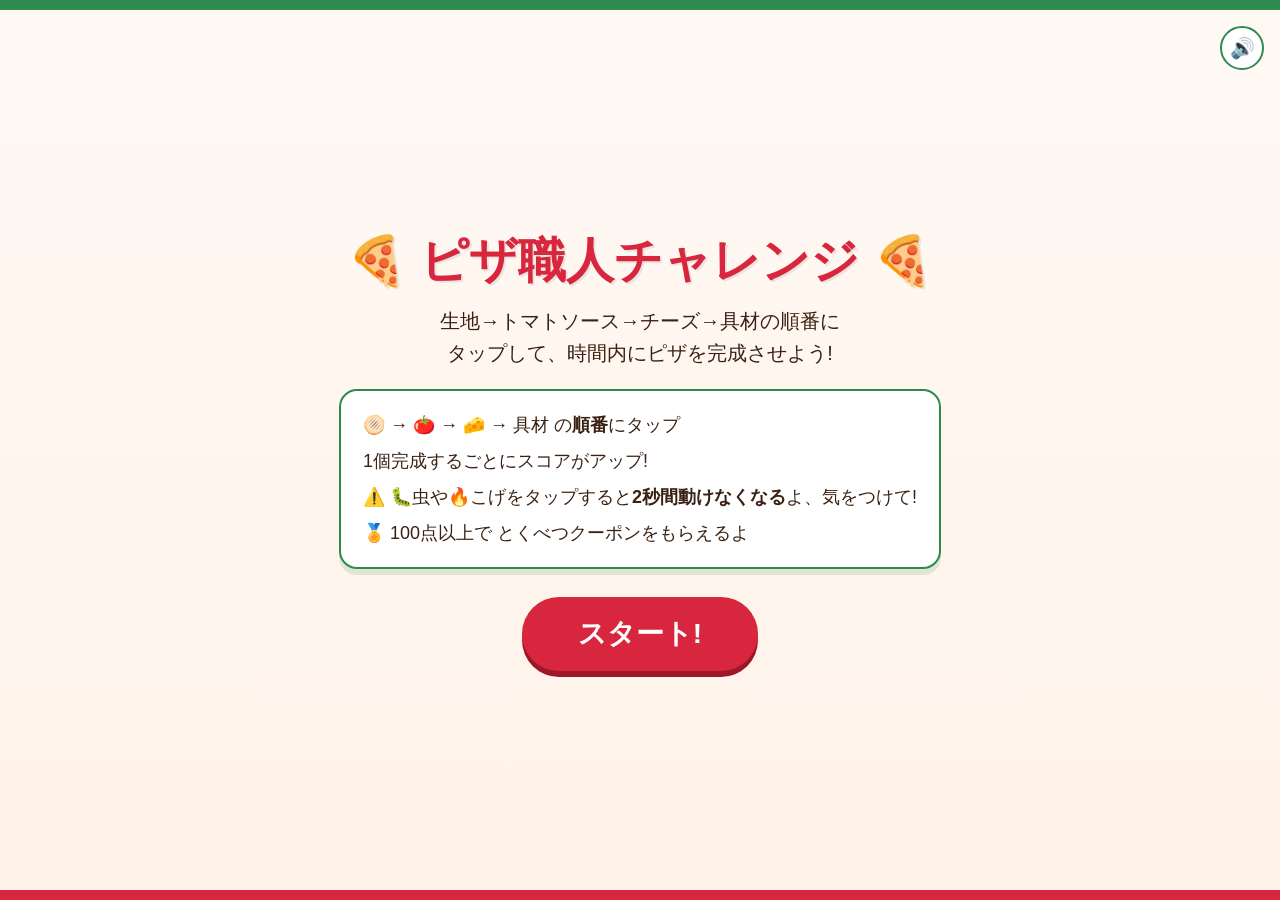
==== index.html @ ef6bdcb7 "Add files via upload" ====
<!DOCTYPE html>
<html lang="ja">
<head>
<meta charset="UTF-8" />
<meta name="viewport" content="width=device-width, initial-scale=1.0, maximum-scale=1.0, user-scalable=no" />
<title>ピザ職人チャレンジ | キッズゲーム</title>
<link rel="stylesheet" href="css/style.css" />
</head>
<body>
<div id="app">

  <!-- スタート画面 -->
  <section id="screen-start" class="screen active">
    <button id="btn-sound-toggle" class="sound-toggle" aria-label="サウンド切替">🔊</button>
    <h1 class="title">🍕 ピザ職人チャレンジ 🍕</h1>
    <p class="lead">生地→トマトソース→チーズ→具材の順番に<br>タップして、時間内にピザを完成させよう!</p>
    <ul class="rules">
      <li>🫓 → 🍅 → 🧀 → 具材 の<b>順番</b>にタップ</li>
      <li>1個完成するごとにスコアがアップ!</li>
      <li>⚠️ 🐛虫や🔥こげをタップすると<b>2秒間動けなくなる</b>よ、気をつけて!</li>
      <li>🏅 100点以上で とくべつクーポンをもらえるよ</li>
    </ul>
    <button id="btn-start" class="btn btn-primary btn-large">スタート!</button>
  </section>

  <!-- カウントダウン画面 -->
  <section id="screen-countdown" class="screen">
    <div id="countdown-number">3</div>
  </section>

  <!-- ゲーム画面 -->
  <section id="screen-game" class="screen">
    <div class="hud">
      <div class="hud-item">⏱️ <span id="timer">30</span>秒</div>
      <div class="hud-item">🏆 <span id="score">0</span>点</div>
    </div>

    <div class="progress-row">
      <div class="progress-steps" id="progress-steps"></div>
      <div id="next-guide" class="next-guide">生地をタップ!</div>
    </div>

    <div id="play-area">
      <div id="pizza-base">
        <div id="pizza-toppings"></div>
      </div>
      <div id="miss-lock-overlay" class="miss-lock-overlay" hidden>
        <div class="miss-lock-text">⚠️ <span id="miss-lock-countdown">2</span>秒待ってね!</div>
      </div>
    </div>
  </section>

  <!-- ガチャ演出画面(ハンドルをタップして回す) -->
  <section id="screen-gacha" class="screen">
    <h2 class="gacha-title">ガチャチャレンジ!</h2>
    <div class="gacha-machine" id="gacha-machine">
      <div class="gacha-dome"></div>
      <div class="gacha-capsule" id="gacha-capsule">🎁</div>
      <div class="gacha-crank" id="gacha-crank">
        <div class="gacha-crank-arm"></div>
        <div class="gacha-crank-knob"></div>
      </div>
    </div>
    <p class="gacha-message" id="gacha-message">ハンドルを指でぐるぐる回してね!</p>
  </section>

  <!-- 当選演出画面(等級ごとに演出が変わる) -->
  <section id="screen-prize" class="screen">
    <div class="prize-confetti" id="prize-confetti"></div>
    <div class="prize-tier-badge" id="prize-tier-badge"></div>
    <div class="prize-name" id="prize-name"></div>
  </section>

  <!-- 結果画面 -->
  <section id="screen-result" class="screen">
    <h2 id="result-title"></h2>
    <div id="result-stars" class="result-stars"></div>
    <div id="result-score" class="result-score"></div>

    <!-- 100点未満: 再チャレンジメッセージ -->
    <p id="result-message" class="result-message" hidden></p>

    <!-- 100点以上: 個人情報入力フォーム -->
    <form id="coupon-form" class="coupon-form" hidden>
      <p class="coupon-form-lead">🎉 クーポンをもらうには保護者の方の情報を入力してください</p>
      <label>保護者氏名
        <input type="text" id="input-name" name="name" placeholder="山田 花子" required maxlength="40" autocomplete="name" />
      </label>
      <p id="coupon-form-error" class="error-text" hidden></p>
      <button type="submit" id="btn-submit-coupon" class="btn btn-primary btn-large">ガチャをまわす!</button>
    </form>

    <!-- 100点以上だが、この端末では受け取り済みの場合 -->
    <p id="already-claimed-message" class="result-message" hidden></p>

    <!-- クーポン発行後の表示 -->
    <div id="coupon-card" class="coupon-card" hidden>
      <div class="coupon-tier" id="coupon-tier"></div>
      <div class="coupon-label">🎫 CLUB COUPON</div>
      <div class="coupon-reward" id="coupon-reward"></div>
      <div class="coupon-code" id="coupon-code"></div>
      <div class="coupon-issued-at" id="coupon-issued-at"></div>
      <div class="coupon-expiry" id="coupon-expiry"></div>
      <div class="coupon-store" id="coupon-store" hidden></div>
      <div class="coupon-terms">
        <p>※ 本券は発行店舗でのみご利用いただけます。</p>
        <p>※ 他の割引券・クーポンとの併用はできません。</p>
      </div>
    </div>
    <p id="present-note" class="present-note" hidden>📱 会計時にこの画面をスタッフへご提示ください</p>
    <p id="screenshot-note" class="screenshot-note" hidden>⚠️ この画面から戻るとクーポンが消えます。必ずスクリーンショットを保存してください</p>

    <div id="result-buttons" class="result-buttons" hidden>
      <button id="btn-retry" class="btn btn-primary btn-large">もう一度チャレンジする</button>
      <button id="btn-finish" class="btn btn-secondary btn-large">終了する</button>
    </div>
  </section>

</div>

<script src="js/config.js"></script>
<script src="js/api.js"></script>
<script src="js/sound.js"></script>
<script src="js/game.js"></script>
</body>
</html>
---- css/style.css ----
* {
  box-sizing: border-box;
}

html, body {
  margin: 0;
  padding: 0;
  height: 100%;
  overflow: hidden;
  touch-action: manipulation;
  -webkit-user-select: none;
  user-select: none;
  -webkit-tap-highlight-color: transparent;
  font-family: 'Hiragino Maru Gothic ProN', 'Rounded Mplus 1c', 'Yu Gothic', 'Meiryo', sans-serif;
  background: linear-gradient(180deg, #fff9f4 0%, #fff2e8 100%);
  color: #3a2113;
}

#app {
  position: relative;
  width: 100vw;
  height: 100vh;
  height: 100dvh;
  border-top: 10px solid #2e8b4f;
  border-bottom: 10px solid #d7263d;
}

.screen {
  position: absolute;
  inset: 0;
  display: none;
  flex-direction: column;
  align-items: center;
  justify-content: center;
  padding: 24px;
  text-align: center;
}

.screen.active {
  display: flex;
}

/* ---------- スタート画面 ---------- */
.title {
  font-size: clamp(28px, 6vw, 48px);
  margin: 0 0 12px;
  color: #d7263d;
  text-shadow: 2px 2px 0 rgba(0,0,0,0.08);
}

.lead {
  font-size: clamp(15px, 3vw, 20px);
  margin: 0 0 20px;
  line-height: 1.6;
}

.rules {
  list-style: none;
  padding: 16px 22px;
  margin: 0 0 28px;
  background: #ffffff;
  border: 2px solid #2e8b4f;
  border-radius: 18px;
  box-shadow: 0 6px 0 rgba(46,139,79,0.15);
  font-size: clamp(14px, 2.6vw, 18px);
  text-align: left;
}

.rules li {
  padding: 6px 0;
}

.btn {
  border: none;
  border-radius: 999px;
  font-weight: 700;
  cursor: pointer;
  font-family: inherit;
  transition: transform 0.1s ease;
}

.btn:active {
  transform: scale(0.95);
}

.btn-primary {
  background: #d7263d;
  color: #fff;
  box-shadow: 0 6px 0 #9c1729;
}

.btn-secondary {
  background: #2e8b4f;
  color: #fff;
  box-shadow: 0 4px 0 #1f6236;
}

.btn-large {
  padding: 18px 56px;
  font-size: clamp(20px, 4vw, 28px);
}

.sound-toggle {
  position: absolute;
  top: 16px;
  right: 16px;
  width: 44px;
  height: 44px;
  border-radius: 50%;
  border: 2px solid #2e8b4f;
  background: #fff;
  font-size: 20px;
  cursor: pointer;
}

/* ---------- カウントダウン ---------- */
#screen-countdown {
  background: radial-gradient(circle at 50% 40%, #d7263d 0%, #9c1729 100%);
}

#countdown-number {
  font-size: 30vw;
  font-weight: 900;
  color: #fff;
  text-shadow: 0 0 40px rgba(0,0,0,0.3);
  animation: pop 0.7s ease;
}

@keyframes pop {
  0% { transform: scale(0.3); opacity: 0; }
  60% { transform: scale(1.2); opacity: 1; }
  100% { transform: scale(1); }
}

/* ---------- ゲーム画面 ---------- */
#screen-game {
  padding: 0;
  justify-content: flex-start;
}

.hud {
  display: flex;
  justify-content: space-between;
  width: 100%;
  padding: 14px 20px 6px;
  font-size: clamp(18px, 3.5vw, 26px);
  font-weight: 700;
  color: #d7263d;
  flex-shrink: 0;
}

.progress-row {
  width: 100%;
  padding: 4px 20px 10px;
  flex-shrink: 0;
  text-align: center;
}

.progress-steps {
  display: flex;
  justify-content: center;
  gap: 10px;
  margin-bottom: 6px;
}

.progress-dot {
  width: 38px;
  height: 38px;
  border-radius: 50%;
  background: #eee;
  border: 2px solid #ccc;
  display: flex;
  align-items: center;
  justify-content: center;
  font-size: 20px;
  opacity: 0.5;
  transition: transform 0.2s ease, opacity 0.2s ease, border-color 0.2s ease;
}

.progress-dot.done {
  background: #e6f9ee;
  border-color: #2e8b4f;
  opacity: 1;
}

.progress-dot.active {
  background: #fff;
  border-color: #d7263d;
  opacity: 1;
  transform: scale(1.2);
}

.next-guide {
  font-size: clamp(14px, 3vw, 18px);
  font-weight: 700;
  color: #2e8b4f;
}

#play-area {
  position: relative;
  flex: 1;
  width: 100%;
  overflow: hidden;
}

.ingredient {
  position: absolute;
  width: 68px;
  height: 68px;
  display: flex;
  align-items: center;
  justify-content: center;
  font-size: 42px;
  background: rgba(255,255,255,0.95);
  border: 2px solid #f0d9b5;
  border-radius: 50%;
  box-shadow: 0 4px 0 rgba(0,0,0,0.12);
  touch-action: none;
  animation: appear 0.15s ease;
  transition: left 0.9s ease-in-out, top 0.9s ease-in-out;
}

.ingredient.bad {
  background: rgba(90, 80, 70, 0.9);
  border-color: #4a3f36;
}

.miss-lock-overlay {
  position: absolute;
  inset: 0;
  background: rgba(20, 15, 10, 0.55);
  display: flex;
  align-items: center;
  justify-content: center;
  z-index: 20;
}

/* display指定があると[hidden]属性のデフォルト(display:none)が打ち消されてしまうため、明示的に上書きする */
.miss-lock-overlay[hidden] {
  display: none;
}

.miss-lock-text {
  background: #fff3cd;
  border: 2px solid #eac877;
  color: #6b4d0f;
  font-size: clamp(16px, 4vw, 22px);
  font-weight: 700;
  padding: 14px 24px;
  border-radius: 16px;
}

.ingredient.fade-out {
  opacity: 0;
  transform: scale(0.5);
  transition: opacity 0.2s ease, transform 0.2s ease;
}

.ingredient.shake {
  animation: shake 0.3s ease;
}

@keyframes appear {
  from { transform: scale(0.3); opacity: 0; }
  to { transform: scale(1); opacity: 1; }
}

@keyframes shake {
  0%, 100% { transform: translateX(0); }
  25% { transform: translateX(-6px); }
  75% { transform: translateX(6px); }
}

#pizza-base {
  position: absolute;
  left: 50%;
  bottom: 4%;
  transform: translateX(-50%);
  width: min(58vw, 240px);
  height: min(58vw, 240px);
  border-radius: 50%;
  background: radial-gradient(circle at 50% 45%, #ffcf6b 0%, #f4a637 55%, #d9821c 100%);
  border: 8px solid #e8b04b;
  box-shadow: 0 8px 0 rgba(0,0,0,0.15);
  transition: transform 0.2s ease;
}

#pizza-toppings {
  position: absolute;
  inset: 0;
}

#pizza-toppings.pizza-complete {
  animation: pizzaPop 0.4s ease;
}

@keyframes pizzaPop {
  0% { transform: scale(1); }
  50% { transform: scale(1.15) rotate(8deg); }
  100% { transform: scale(1); }
}

.topping {
  position: absolute;
  font-size: 26px;
}

/* ---------- 結果画面 ---------- */
#result-title {
  font-size: clamp(26px, 5vw, 38px);
  margin: 0 0 4px;
  color: #d7263d;
}

.result-stars {
  font-size: clamp(20px, 4vw, 30px);
  color: #f5a623;
  margin-bottom: 8px;
}

.result-score {
  font-size: clamp(18px, 3.5vw, 24px);
  font-weight: 700;
  margin-bottom: 18px;
}

.result-message {
  font-size: clamp(14px, 2.8vw, 18px);
  margin: 0 0 20px;
  max-width: 90vw;
}

/* ---------- クーポン取得フォーム ---------- */
.coupon-form {
  display: flex;
  flex-direction: column;
  gap: 12px;
  background: #fff;
  border: 2px solid #2e8b4f;
  border-radius: 18px;
  padding: 20px 24px;
  width: min(92vw, 360px);
  margin-bottom: 16px;
}

/* display指定があると[hidden]属性のデフォルト(display:none)が打ち消されてしまうため、明示的に上書きする */
.coupon-form[hidden] {
  display: none;
}

.coupon-form-lead {
  margin: 0 0 6px;
  font-size: clamp(14px, 2.8vw, 17px);
  font-weight: 700;
}

.coupon-form label {
  display: flex;
  flex-direction: column;
  gap: 6px;
  font-size: 13px;
  text-align: left;
  color: #555;
}

.coupon-form input[type='text'] {
  padding: 12px;
  font-size: 16px;
  border: 1px solid #ccc;
  border-radius: 8px;
  font-family: inherit;
}

.error-text {
  color: #d7263d;
  font-size: 13px;
  margin: 0;
}

.coupon-card {
  position: relative;
  background: #fffdf5;
  color: #3a2113;
  border: 4px dashed #2e8b4f;
  border-radius: 20px;
  padding: 20px 24px;
  width: min(90vw, 380px);
  max-width: 100%;
  margin-bottom: 18px;
  box-shadow: 0 8px 0 rgba(0,0,0,0.1);
  overflow-wrap: anywhere;
}

.coupon-label {
  font-size: 13px;
  letter-spacing: 2px;
  font-weight: 700;
  color: #2e8b4f;
  margin-bottom: 6px;
}

.coupon-reward {
  font-size: clamp(20px, 4vw, 26px);
  font-weight: 900;
  margin-bottom: 10px;
}

.coupon-code {
  font-size: clamp(20px, 5.5vw, 34px);
  font-weight: 900;
  letter-spacing: clamp(0px, 1vw, 3px);
  color: #d7263d;
  margin-bottom: 8px;
  overflow-wrap: anywhere;
}

.coupon-issued-at {
  font-size: 12px;
  color: #9a8a70;
  margin-bottom: 4px;
}

.coupon-expiry {
  font-size: 14px;
  color: #7a5a3a;
}

.coupon-store {
  font-size: 13px;
  color: #7a5a3a;
  margin-top: 4px;
}

.coupon-tier {
  display: inline-block;
  background: #d7263d;
  color: #fff;
  font-weight: 900;
  font-size: clamp(14px, 3vw, 18px);
  padding: 4px 16px;
  border-radius: 999px;
  margin-bottom: 8px;
}

.coupon-terms {
  margin-top: 12px;
  padding-top: 10px;
  border-top: 1px solid #e5ddc8;
}

.coupon-terms p {
  font-size: 11px;
  color: #9a8a70;
  margin: 2px 0;
}

.present-note {
  background: #e6f2ff;
  border: 1px solid #a9cbf0;
  color: #1a4d80;
  border-radius: 12px;
  padding: 10px 18px;
  font-size: clamp(13px, 2.6vw, 15px);
  font-weight: 700;
  margin: 0 0 10px;
  max-width: min(92vw, 380px);
}

.screenshot-note {
  background: #fff3cd;
  border: 1px solid #eac877;
  color: #6b4d0f;
  border-radius: 12px;
  padding: 10px 18px;
  font-size: clamp(13px, 2.6vw, 15px);
  font-weight: 700;
  margin: 0 0 16px;
  max-width: min(92vw, 380px);
}

.result-buttons {
  display: flex;
  gap: 12px;
  flex-wrap: wrap;
  justify-content: center;
  margin-top: 6px;
}

/* display指定があると[hidden]属性のデフォルト(display:none)が打ち消されてしまうため、明示的に上書きする */
.result-buttons[hidden] {
  display: none;
}

.result-buttons .btn-large {
  padding: 16px 32px;
  font-size: clamp(16px, 3.4vw, 22px);
}

/* ---------- ガチャ演出 ---------- */
#screen-gacha {
  background: radial-gradient(circle at 50% 35%, #ff8a3d 0%, #d7263d 70%, #9c1729 100%);
  color: #fff;
}

.gacha-title {
  font-size: clamp(22px, 5vw, 32px);
  margin: 0 0 24px;
  text-shadow: 2px 2px 0 rgba(0,0,0,0.2);
}

.gacha-machine {
  position: relative;
  width: min(60vw, 220px);
  height: min(60vw, 220px);
  margin-bottom: 20px;
  cursor: pointer;
  touch-action: manipulation;
  user-select: none;
}

.gacha-dome {
  position: absolute;
  inset: 0;
  border-radius: 50%;
  background: radial-gradient(circle at 35% 30%, rgba(255,255,255,0.55), rgba(255,255,255,0.08) 60%);
  border: 6px solid #ffd93d;
  box-shadow: 0 10px 0 rgba(0,0,0,0.2), inset 0 0 30px rgba(255,255,255,0.3);
}

.gacha-capsule {
  position: absolute;
  top: 50%;
  left: 50%;
  font-size: clamp(48px, 14vw, 84px);
  transform: translate(-50%, -50%);
}

/* 1タップごとに再生される「ガチャッ」という弾む動き */
.gacha-capsule.tap-bump {
  animation: gachaBump 0.25s ease-out;
}

/* 回し終わったときにカプセルが飛び出す動き */
.gacha-capsule.pop-out {
  animation: gachaPop 0.6s ease-in forwards;
}

/* クランク: 機械の縁を軸に、腕の先のノブが指の動きに合わせて円を描く */
.gacha-crank {
  position: absolute;
  top: 50%;
  right: -8px;
  width: 74px;
  height: 8px;
  transform-origin: 0% 50%;
  transform: translateY(-50%) rotate(0deg);
}

.gacha-crank-arm {
  position: absolute;
  left: 0;
  top: 50%;
  width: 100%;
  height: 6px;
  background: #c99b00;
  border-radius: 3px;
  transform: translateY(-50%);
}

.gacha-crank-knob {
  position: absolute;
  right: -6px;
  top: 50%;
  width: 32px;
  height: 32px;
  border-radius: 50%;
  background: #ffd93d;
  border: 3px solid #c99b00;
  transform: translateY(-50%);
}

/* タップ待ちであることを伝える、控えめな呼び込みの動き */
.gacha-crank.invite {
  animation: gachaInvite 1s ease-in-out infinite;
}

@keyframes gachaBump {
  0% { transform: translate(-50%, -50%) scale(1) rotate(0deg); }
  40% { transform: translate(-50%, -50%) scale(1.18) rotate(-12deg); }
  100% { transform: translate(-50%, -50%) scale(1) rotate(0deg); }
}

@keyframes gachaPop {
  0% { transform: translate(-50%, -50%) scale(1); opacity: 1; }
  55% { transform: translate(-50%, -140%) scale(1.35); opacity: 1; }
  100% { transform: translate(-50%, -200%) scale(0.6); opacity: 0; }
}

@keyframes gachaInvite {
  0%, 100% { transform: translateY(-50%) rotate(-12deg); }
  50% { transform: translateY(-50%) rotate(12deg); }
}

.gacha-message {
  font-size: clamp(15px, 3.2vw, 20px);
  font-weight: 700;
  text-shadow: 1px 1px 0 rgba(0,0,0,0.2);
}

/* ---------- 当選演出(等級ごとにテーマが変わる) ---------- */
#screen-prize {
  overflow: hidden;
  color: #fff;
}

#screen-prize.tier-grand {
  background: radial-gradient(circle at 50% 30%, #fff3b0 0%, #ffb703 35%, #d7263d 75%, #7a0d1c 100%);
}

#screen-prize.tier-1 {
  background: radial-gradient(circle at 50% 30%, #ffe1b0 0%, #ff8a3d 45%, #c1440e 100%);
}

#screen-prize.tier-2 {
  background: radial-gradient(circle at 50% 30%, #cdeaff 0%, #4fa3d1 50%, #1a5f8a 100%);
}

#screen-prize.tier-3 {
  background: radial-gradient(circle at 50% 30%, #e6ffe0 0%, #7bc47f 50%, #2e8b4f 100%);
}

.prize-confetti {
  position: absolute;
  inset: 0;
  overflow: hidden;
  pointer-events: none;
}

.confetti-piece {
  position: absolute;
  top: -8%;
  border-radius: 2px;
  opacity: 0.95;
  animation-name: confettiFall;
  animation-timing-function: linear;
  animation-fill-mode: forwards;
}

@keyframes confettiFall {
  0% { transform: translateY(0) rotate(0deg); opacity: 1; }
  100% { transform: translateY(125vh) rotate(720deg); opacity: 0.5; }
}

.prize-tier-badge {
  position: relative;
  z-index: 2;
  font-size: clamp(30px, 8vw, 56px);
  font-weight: 900;
  margin-bottom: 14px;
  text-shadow: 2px 2px 0 rgba(0,0,0,0.25);
  animation: prizeBadgePop 0.5s ease;
}

.prize-name {
  position: relative;
  z-index: 2;
  font-size: clamp(18px, 4vw, 26px);
  font-weight: 700;
  background: rgba(255,255,255,0.92);
  color: #3a2113;
  padding: 10px 22px;
  border-radius: 999px;
}

@keyframes prizeBadgePop {
  0% { transform: scale(0.4) rotate(-8deg); opacity: 0; }
  60% { transform: scale(1.15) rotate(4deg); opacity: 1; }
  100% { transform: scale(1) rotate(0deg); }
}
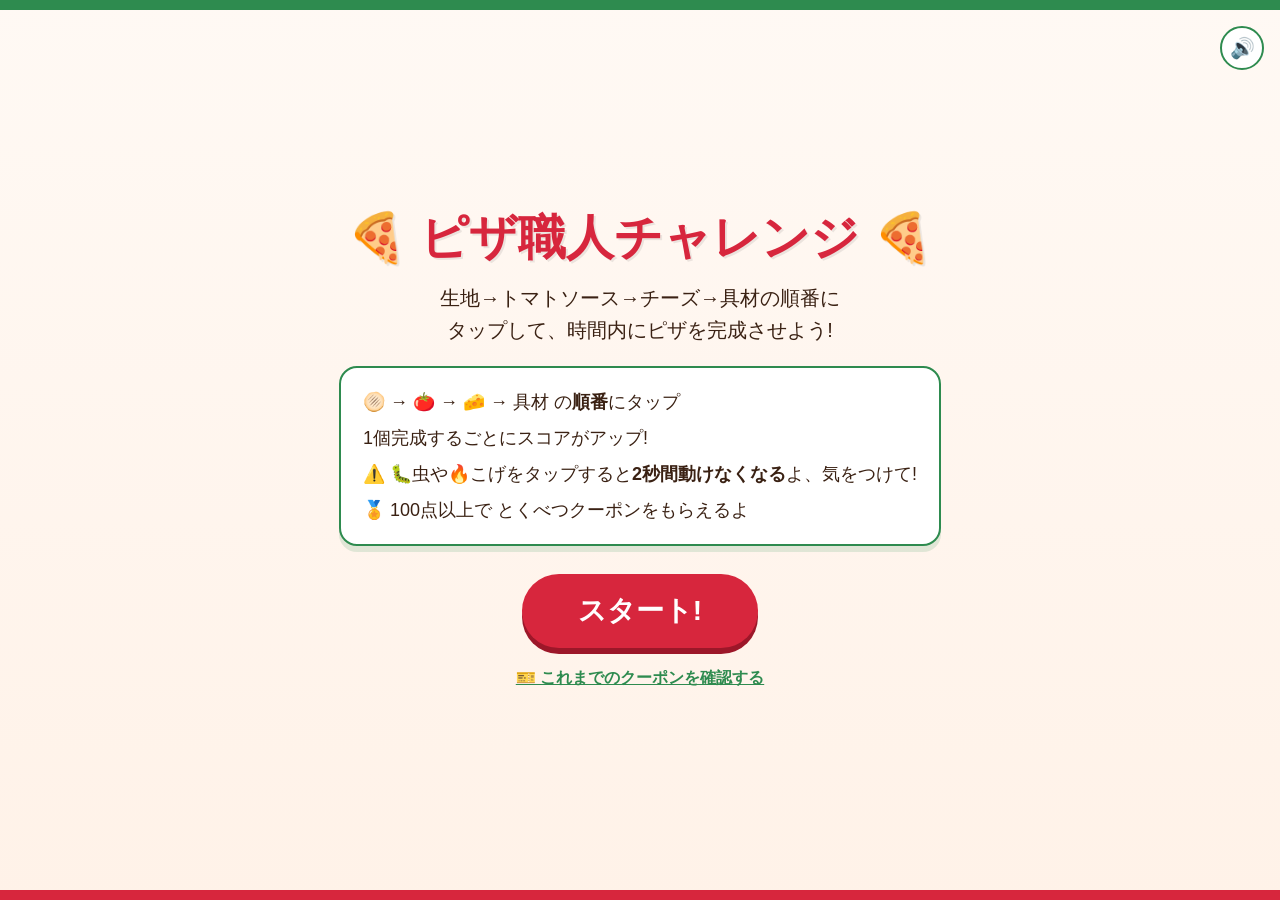
==== commit 6b68c62a: "Add files via upload" ====
--- a/index.html
+++ b/index.html
@@ -21,6 +21,7 @@
       <li>🏅 100点以上で とくべつクーポンをもらえるよ</li>
     </ul>
     <button id="btn-start" class="btn btn-primary btn-large">スタート!</button>
+    <button id="btn-check-coupons" class="btn-link">🎫 これまでのクーポンを確認する</button>
   </section>
 
   <!-- カウントダウン画面 -->
@@ -107,8 +108,8 @@
         <p>※ 他の割引券・クーポンとの併用はできません。</p>
       </div>
     </div>
-    <p id="present-note" class="present-note" hidden>📱 会計時にこの画面をスタッフへご提示ください</p>
-    <p id="screenshot-note" class="screenshot-note" hidden>⚠️ この画面から戻るとクーポンが消えます。必ずスクリーンショットを保存してください</p>
+    <p id="present-note" class="present-note" hidden>🎉 クーポンは次回のご来店時にご使用いただけます!</p>
+    <p id="screenshot-note" class="screenshot-note" hidden>📱 この端末に記録されるので、スクリーンショットは不要です。次回ご来店時、スタート画面の「これまでのクーポンを確認する」からこのクーポンを呼び出してスタッフへご提示ください</p>
 
     <div id="result-buttons" class="result-buttons" hidden>
       <button id="btn-retry" class="btn btn-primary btn-large">もう一度チャレンジする</button>
@@ -118,6 +119,47 @@
 
 </div>
 
+<!-- クーポン確認モーダル(スタート画面から開く) -->
+<div id="modal-coupons" class="modal" hidden>
+  <div class="modal-box">
+    <button id="modal-coupons-close" class="modal-close" aria-label="閉じる">✕</button>
+    <h2 class="modal-title">🎫 クーポン確認</h2>
+
+    <div id="coupons-loading" class="modal-state">読み込み中...</div>
+    <div id="coupons-empty" class="modal-state" hidden>この端末で確認できるクーポンはありません。</div>
+    <div id="coupons-error" class="modal-state error-text" hidden></div>
+
+    <div id="coupons-list" class="coupons-list" hidden></div>
+
+    <!-- クーポン詳細・使用済みにする確認 -->
+    <div id="coupons-detail" class="coupon-detail" hidden>
+      <button id="btn-coupon-detail-back" class="btn-link">← 一覧へ戻る</button>
+      <div class="coupon-card">
+        <div class="coupon-tier" id="detail-tier"></div>
+        <div class="coupon-label">🎫 CLUB COUPON</div>
+        <div class="coupon-reward" id="detail-reward"></div>
+        <div class="coupon-code" id="detail-code"></div>
+        <div class="coupon-issued-at" id="detail-issued-at"></div>
+        <div class="coupon-expiry" id="detail-expiry"></div>
+      </div>
+      <p class="present-note">📱 会計時にこの画面をスタッフへご提示ください</p>
+
+      <div id="detail-confirm" class="detail-confirm">
+        <button id="btn-mark-used" class="btn btn-primary btn-large">スタッフが使用済みにする</button>
+      </div>
+      <div id="detail-confirm-check" class="detail-confirm" hidden>
+        <p class="confirm-text">本当に使用済みにしますか?この操作は取り消せません。</p>
+        <div class="confirm-buttons">
+          <button id="btn-mark-used-yes" class="btn btn-primary">使用済みにする</button>
+          <button id="btn-mark-used-no" class="btn btn-secondary">キャンセル</button>
+        </div>
+      </div>
+      <p id="mark-used-error" class="error-text" hidden></p>
+      <p id="mark-used-success" class="result-message" hidden>✅ 使用済みにしました。ありがとうございました!</p>
+    </div>
+  </div>
+</div>
+
 <script src="js/config.js"></script>
 <script src="js/api.js"></script>
 <script src="js/sound.js"></script>
--- a/css/style.css
+++ b/css/style.css
@@ -100,6 +100,19 @@
   font-size: clamp(20px, 4vw, 28px);
 }
 
+.btn-link {
+  margin-top: 14px;
+  background: none;
+  border: none;
+  color: #2e8b4f;
+  font-size: clamp(13px, 2.6vw, 16px);
+  font-weight: 700;
+  text-decoration: underline;
+  cursor: pointer;
+  font-family: inherit;
+  padding: 6px;
+}
+
 .sound-toggle {
   position: absolute;
   top: 16px;
@@ -677,3 +690,150 @@
   60% { transform: scale(1.15) rotate(4deg); opacity: 1; }
   100% { transform: scale(1) rotate(0deg); }
 }
+
+/* ---------- クーポン確認モーダル ---------- */
+.modal {
+  position: fixed;
+  inset: 0;
+  background: rgba(20, 15, 10, 0.55);
+  display: flex;
+  align-items: center;
+  justify-content: center;
+  padding: 20px;
+  z-index: 50;
+  -webkit-user-select: text;
+  user-select: text;
+}
+
+/* display指定があると[hidden]属性のデフォルト(display:none)が打ち消されてしまうため、明示的に上書きする */
+.modal[hidden] {
+  display: none;
+}
+
+.modal-box {
+  position: relative;
+  background: #fffdf5;
+  border-radius: 22px;
+  padding: 30px 22px 22px;
+  width: min(92vw, 420px);
+  max-height: 88vh;
+  overflow-y: auto;
+  box-shadow: 0 10px 0 rgba(0,0,0,0.15);
+  text-align: center;
+}
+
+.modal-close {
+  position: absolute;
+  top: 12px;
+  right: 12px;
+  width: 36px;
+  height: 36px;
+  border-radius: 50%;
+  border: 2px solid #ccc;
+  background: #fff;
+  font-size: 16px;
+  cursor: pointer;
+}
+
+.modal-title {
+  margin: 0 0 16px;
+  color: #d7263d;
+  font-size: clamp(18px, 4vw, 24px);
+}
+
+.modal-state {
+  color: #7a5a3a;
+  font-size: 15px;
+  padding: 20px 0;
+}
+
+.modal-state[hidden] {
+  display: none;
+}
+
+.coupons-list {
+  display: flex;
+  flex-direction: column;
+  gap: 12px;
+}
+
+.coupons-list[hidden] {
+  display: none;
+}
+
+.coupon-list-item {
+  display: flex;
+  align-items: center;
+  gap: 12px;
+  width: 100%;
+  text-align: left;
+  background: #fff;
+  border: 2px solid #2e8b4f;
+  border-radius: 14px;
+  padding: 12px 16px;
+  cursor: pointer;
+  font-family: inherit;
+}
+
+.coupon-list-item .tier-badge {
+  flex-shrink: 0;
+  background: #d7263d;
+  color: #fff;
+  font-weight: 900;
+  font-size: 13px;
+  padding: 4px 10px;
+  border-radius: 999px;
+  white-space: nowrap;
+}
+
+.coupon-list-item .item-info {
+  flex: 1;
+  min-width: 0;
+}
+
+.coupon-list-item .item-prize {
+  font-weight: 700;
+  font-size: 15px;
+}
+
+.coupon-list-item .item-expiry {
+  font-size: 12px;
+  color: #7a5a3a;
+}
+
+.coupon-detail {
+  display: flex;
+  flex-direction: column;
+  align-items: center;
+}
+
+.coupon-detail[hidden] {
+  display: none;
+}
+
+.coupon-detail .coupon-card {
+  width: 100%;
+  margin-top: 8px;
+}
+
+.detail-confirm {
+  width: 100%;
+  margin-top: 4px;
+}
+
+.detail-confirm[hidden] {
+  display: none;
+}
+
+.confirm-text {
+  font-size: 14px;
+  font-weight: 700;
+  color: #d7263d;
+  margin: 4px 0 12px;
+}
+
+.confirm-buttons {
+  display: flex;
+  gap: 12px;
+  justify-content: center;
+}
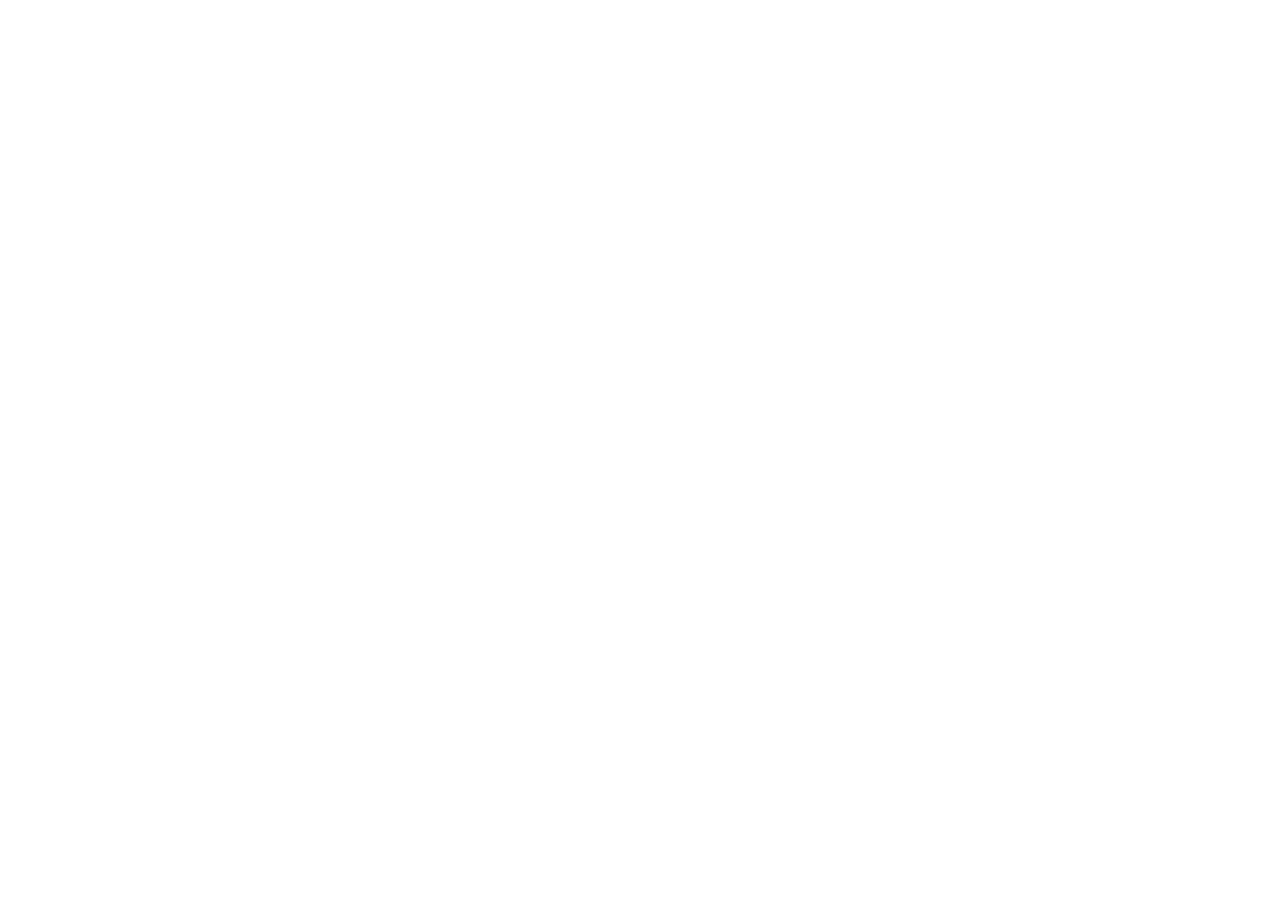
==== commit fb4af2c0: "Add files via upload" ====
--- a/index.html
+++ b/index.html
@@ -1,168 +1,37 @@
 <!DOCTYPE html>
 <html lang="ja">
 <head>
-<meta charset="UTF-8" />
-<meta name="viewport" content="width=device-width, initial-scale=1.0, maximum-scale=1.0, user-scalable=no" />
-<title>ピザ職人チャレンジ | キッズゲーム</title>
-<link rel="stylesheet" href="css/style.css" />
+<meta charset="UTF-8">
+<meta name="viewport" content="width=device-width, initial-scale=1">
+<meta name="robots" content="noindex">
+<title>ピザ職人チャレンジ</title>
+<script>
+// 古いサイト(GitHub)→新しいサイト(Netlify)への転送用ページ。
+// この端末に古いサイトで取ったクーポン番号・10時間制限の時刻が残っていれば、
+// アドレスの「#from-old=...」(#より後ろはサーバーに送られない)に入れて新しいサイトへ渡す。
+// 店舗名(?store=...)はそのまま引き継ぐ。古い記録は消さない(何度開いても同じように渡す)。
+(function () {
+  var NEW_URL = 'https://pizza-chef-kids.netlify.app/';
+  var hash = '';
+  try {
+    var codes = JSON.parse(localStorage.getItem('kg_my_coupons') || '[]');
+    if (!Array.isArray(codes)) codes = [];
+    var list = [];
+    for (var i = 0; i < codes.length; i++) {
+      if (typeof codes[i] === 'string' && codes[i]) list.push(codes[i]);
+    }
+    var t = Number(localStorage.getItem('kg_coupon_claimed_at') || 0) || 0;
+    if (list.length || t > 0) {
+      hash = '#from-old=' + encodeURIComponent(JSON.stringify({ c: list.slice(-100), t: t }));
+    }
+  } catch (e) { /* 記録が読めなくても転送はする */ }
+  location.replace(NEW_URL + location.search + hash);
+})();
+</script>
+<noscript><meta http-equiv="refresh" content="0; url=https://pizza-chef-kids.netlify.app/"></noscript>
 </head>
-<body>
-<div id="app">
-
-  <!-- スタート画面 -->
-  <section id="screen-start" class="screen active">
-    <button id="btn-sound-toggle" class="sound-toggle" aria-label="サウンド切替">🔊</button>
-    <h1 class="title">🍕 ピザ職人チャレンジ 🍕</h1>
-    <p class="lead">生地→トマトソース→チーズ→具材の順番に<br>タップして、時間内にピザを完成させよう!</p>
-    <ul class="rules">
-      <li>🫓 → 🍅 → 🧀 → 具材 の<b>順番</b>にタップ</li>
-      <li>1個完成するごとにスコアがアップ!</li>
-      <li>⚠️ 🐛虫や🔥こげをタップすると<b>2秒間動けなくなる</b>よ、気をつけて!</li>
-      <li>🏅 100点以上で とくべつクーポンをもらえるよ</li>
-    </ul>
-    <button id="btn-start" class="btn btn-primary btn-large">スタート!</button>
-    <button id="btn-check-coupons" class="btn-link">🎫 これまでのクーポンを確認する</button>
-  </section>
-
-  <!-- カウントダウン画面 -->
-  <section id="screen-countdown" class="screen">
-    <div id="countdown-number">3</div>
-  </section>
-
-  <!-- ゲーム画面 -->
-  <section id="screen-game" class="screen">
-    <div class="hud">
-      <div class="hud-item">⏱️ <span id="timer">30</span>秒</div>
-      <div class="hud-item">🏆 <span id="score">0</span>点</div>
-    </div>
-
-    <div class="progress-row">
-      <div class="progress-steps" id="progress-steps"></div>
-      <div id="next-guide" class="next-guide">生地をタップ!</div>
-    </div>
-
-    <div id="play-area">
-      <div id="pizza-base">
-        <div id="pizza-toppings"></div>
-      </div>
-      <div id="miss-lock-overlay" class="miss-lock-overlay" hidden>
-        <div class="miss-lock-text">⚠️ <span id="miss-lock-countdown">2</span>秒待ってね!</div>
-      </div>
-    </div>
-  </section>
-
-  <!-- ガチャ演出画面(ハンドルをタップして回す) -->
-  <section id="screen-gacha" class="screen">
-    <h2 class="gacha-title">ガチャチャレンジ!</h2>
-    <div class="gacha-machine" id="gacha-machine">
-      <div class="gacha-dome"></div>
-      <div class="gacha-capsule" id="gacha-capsule">🎁</div>
-      <div class="gacha-crank" id="gacha-crank">
-        <div class="gacha-crank-arm"></div>
-        <div class="gacha-crank-knob"></div>
-      </div>
-    </div>
-    <p class="gacha-message" id="gacha-message">ハンドルを指でぐるぐる回してね!</p>
-  </section>
-
-  <!-- 当選演出画面(等級ごとに演出が変わる) -->
-  <section id="screen-prize" class="screen">
-    <div class="prize-confetti" id="prize-confetti"></div>
-    <div class="prize-tier-badge" id="prize-tier-badge"></div>
-    <div class="prize-name" id="prize-name"></div>
-  </section>
-
-  <!-- 結果画面 -->
-  <section id="screen-result" class="screen">
-    <h2 id="result-title"></h2>
-    <div id="result-stars" class="result-stars"></div>
-    <div id="result-score" class="result-score"></div>
-
-    <!-- 100点未満: 再チャレンジメッセージ -->
-    <p id="result-message" class="result-message" hidden></p>
-
-    <!-- 100点以上: 個人情報入力フォーム -->
-    <form id="coupon-form" class="coupon-form" hidden>
-      <p class="coupon-form-lead">🎉 クーポンをもらうには保護者の方の情報を入力してください</p>
-      <label>保護者氏名
-        <input type="text" id="input-name" name="name" placeholder="山田 花子" required maxlength="40" autocomplete="name" />
-      </label>
-      <p id="coupon-form-error" class="error-text" hidden></p>
-      <button type="submit" id="btn-submit-coupon" class="btn btn-primary btn-large">ガチャをまわす!</button>
-    </form>
-
-    <!-- 100点以上だが、この端末では受け取り済みの場合 -->
-    <p id="already-claimed-message" class="result-message" hidden></p>
-
-    <!-- クーポン発行後の表示 -->
-    <div id="coupon-card" class="coupon-card" hidden>
-      <div class="coupon-tier" id="coupon-tier"></div>
-      <div class="coupon-label">🎫 CLUB COUPON</div>
-      <div class="coupon-reward" id="coupon-reward"></div>
-      <div class="coupon-code" id="coupon-code"></div>
-      <div class="coupon-issued-at" id="coupon-issued-at"></div>
-      <div class="coupon-expiry" id="coupon-expiry"></div>
-      <div class="coupon-store" id="coupon-store" hidden></div>
-      <div class="coupon-terms">
-        <p>※ 本券は発行店舗でのみご利用いただけます。</p>
-        <p>※ 他の割引券・クーポンとの併用はできません。</p>
-      </div>
-    </div>
-    <p id="present-note" class="present-note" hidden>🎉 クーポンは次回のご来店時にご使用いただけます!</p>
-    <p id="screenshot-note" class="screenshot-note" hidden>📱 この端末に記録されるので、スクリーンショットは不要です。次回ご来店時、スタート画面の「これまでのクーポンを確認する」からこのクーポンを呼び出してスタッフへご提示ください</p>
-
-    <div id="result-buttons" class="result-buttons" hidden>
-      <button id="btn-retry" class="btn btn-primary btn-large">もう一度チャレンジする</button>
-      <button id="btn-finish" class="btn btn-secondary btn-large">終了する</button>
-    </div>
-  </section>
-
-</div>
-
-<!-- クーポン確認モーダル(スタート画面から開く) -->
-<div id="modal-coupons" class="modal" hidden>
-  <div class="modal-box">
-    <button id="modal-coupons-close" class="modal-close" aria-label="閉じる">✕</button>
-    <h2 class="modal-title">🎫 クーポン確認</h2>
-
-    <div id="coupons-loading" class="modal-state">読み込み中...</div>
-    <div id="coupons-empty" class="modal-state" hidden>この端末で確認できるクーポンはありません。</div>
-    <div id="coupons-error" class="modal-state error-text" hidden></div>
-
-    <div id="coupons-list" class="coupons-list" hidden></div>
-
-    <!-- クーポン詳細・使用済みにする確認 -->
-    <div id="coupons-detail" class="coupon-detail" hidden>
-      <button id="btn-coupon-detail-back" class="btn-link">← 一覧へ戻る</button>
-      <div class="coupon-card">
-        <div class="coupon-tier" id="detail-tier"></div>
-        <div class="coupon-label">🎫 CLUB COUPON</div>
-        <div class="coupon-reward" id="detail-reward"></div>
-        <div class="coupon-code" id="detail-code"></div>
-        <div class="coupon-issued-at" id="detail-issued-at"></div>
-        <div class="coupon-expiry" id="detail-expiry"></div>
-      </div>
-      <p class="present-note">📱 会計時にこの画面をスタッフへご提示ください</p>
-
-      <div id="detail-confirm" class="detail-confirm">
-        <button id="btn-mark-used" class="btn btn-primary btn-large">スタッフが使用済みにする</button>
-      </div>
-      <div id="detail-confirm-check" class="detail-confirm" hidden>
-        <p class="confirm-text">本当に使用済みにしますか?この操作は取り消せません。</p>
-        <div class="confirm-buttons">
-          <button id="btn-mark-used-yes" class="btn btn-primary">使用済みにする</button>
-          <button id="btn-mark-used-no" class="btn btn-secondary">キャンセル</button>
-        </div>
-      </div>
-      <p id="mark-used-error" class="error-text" hidden></p>
-      <p id="mark-used-success" class="result-message" hidden>✅ 使用済みにしました。ありがとうございました!</p>
-    </div>
-  </div>
-</div>
-
-<script src="js/config.js"></script>
-<script src="js/api.js"></script>
-<script src="js/sound.js"></script>
-<script src="js/game.js"></script>
+<body style="font-family:sans-serif;text-align:center;padding:40px 16px;">
+<p>ピザ職人チャレンジは新しいページに引っ越しました。移動しています…</p>
+<p><a href="https://pizza-chef-kids.netlify.app/">移動しない場合はこちら</a></p>
 </body>
 </html>
